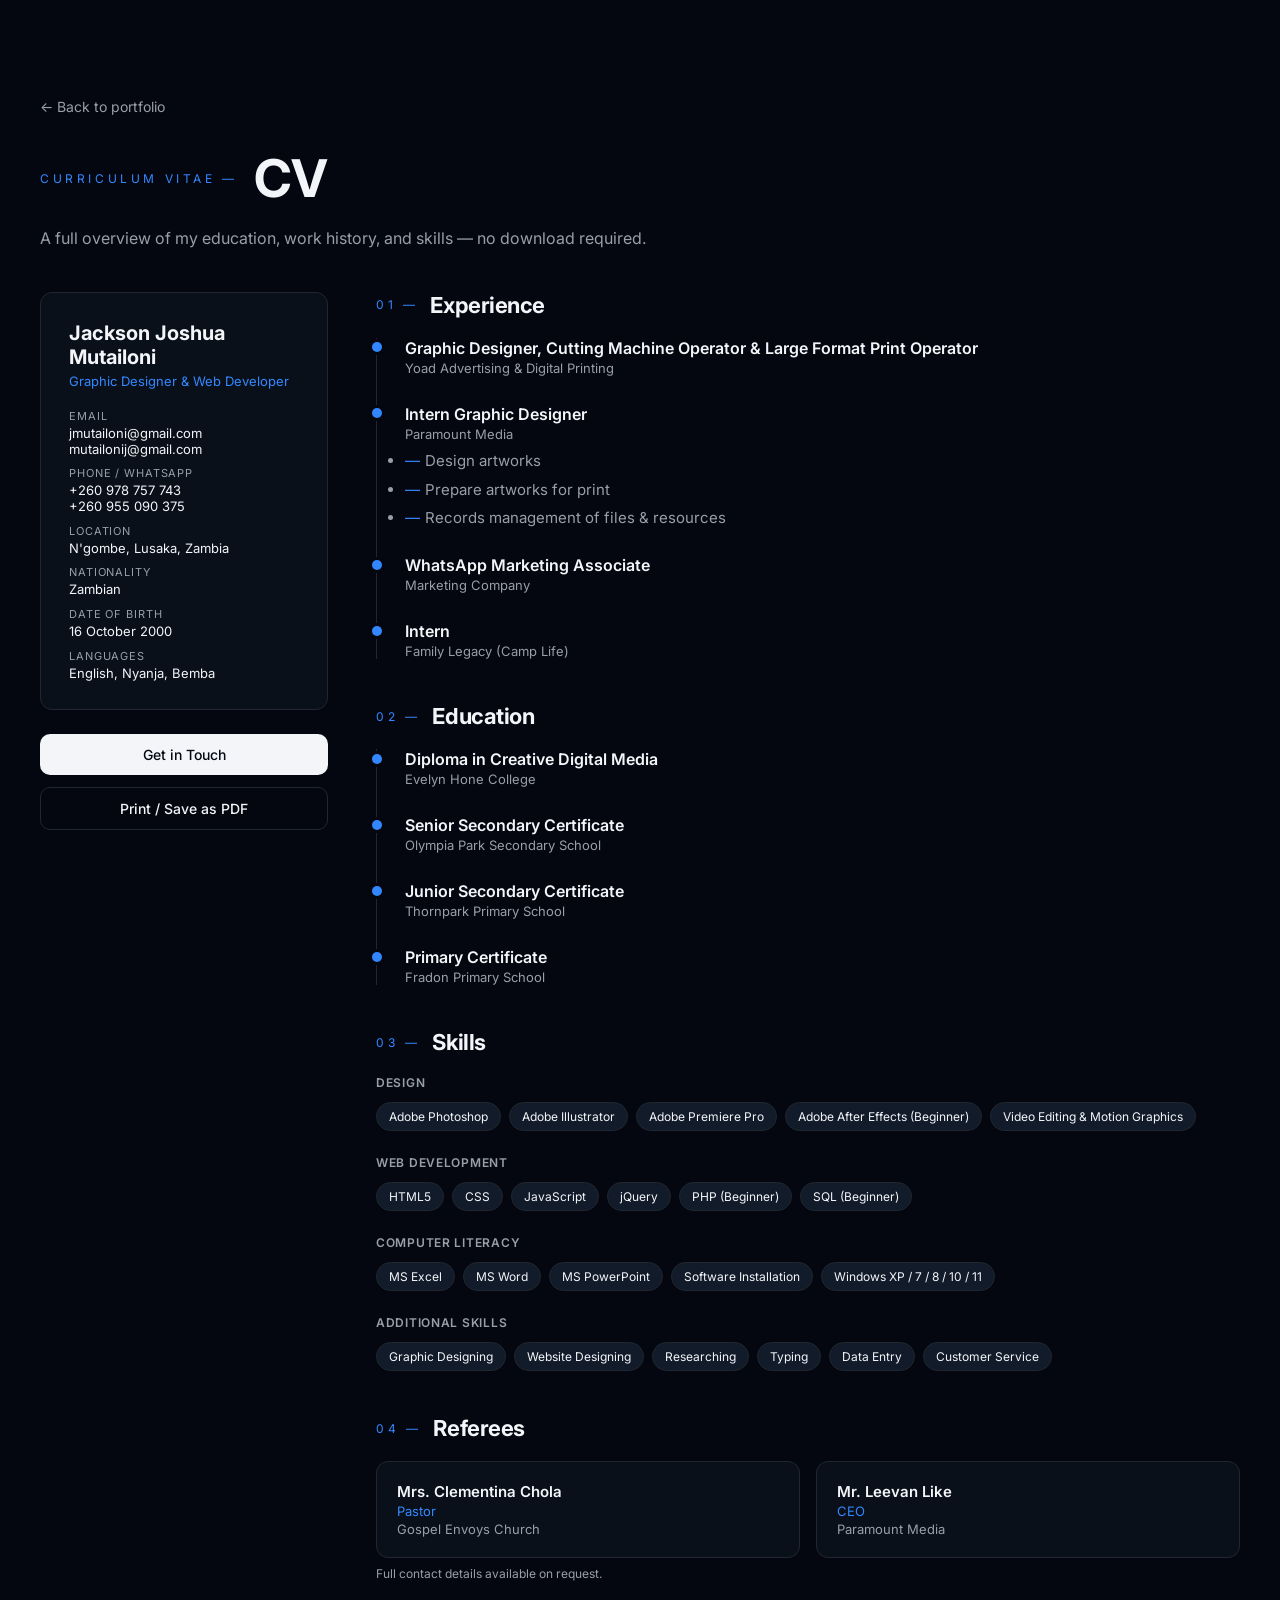
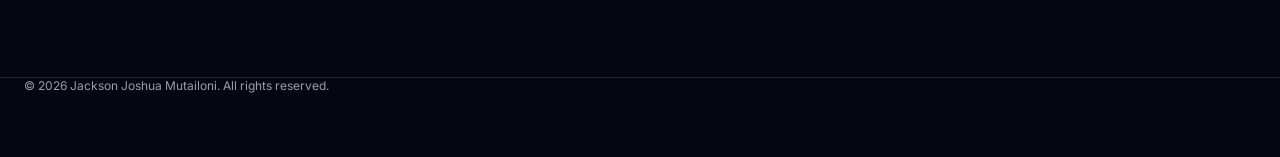
==== cv.html @ 5bdf33ba "Add files via upload" ====
<!DOCTYPE html>
<html lang="en">
<head>
  <meta charset="UTF-8" />
  <meta name="viewport" content="width=device-width, initial-scale=1.0" />
  <title>CV — Jackson Mutailoni</title>
  <meta name="description" content="Curriculum Vitae of Jackson Joshua Mutailoni — Graphic Designer & Web Developer." />

  <!-- Preconnect for Google Fonts -->
  <link rel="preconnect" href="https://fonts.googleapis.com">
  <link rel="preconnect" href="https://fonts.gstatic.com" crossorigin>
  <link href="https://fonts.googleapis.com/css2?family=Inter:wght@400;500;600;700&display=swap" rel="stylesheet">

  <!-- Stylesheet -->
  <link rel="stylesheet" href="css/style.css">
</head>
<body>

  <main class="page">
    <a href="index.html" class="back-link">← Back to portfolio</a>

    <div class="page-heading">
      <span class="page-num">Curriculum Vitae —</span>
      <h1 class="page-title">CV</h1>
    </div>
    <p class="page-sub">A full overview of my education, work history, and skills — no download required.</p>

    <div class="cv-layout">
      <!-- ── Sidebar ── -->
      <aside class="cv-sidebar">
        <div class="cv-id-card">
          <p class="cv-name">Jackson Joshua Mutailoni</p>
          <p class="cv-role">Graphic Designer &amp; Web Developer</p>

          <div class="cv-meta-list">
            <div class="cv-meta-row">
              <span class="cv-meta-label">Email</span>
              <span class="cv-meta-value"><a href="mailto:jmutailoni@gmail.com">jmutailoni@gmail.com</a></span>
              <span class="cv-meta-value"><a href="mailto:mutailonij@gmail.com">mutailonij@gmail.com</a></span>
            </div>
            <div class="cv-meta-row">
              <span class="cv-meta-label">Phone / WhatsApp</span>
              <span class="cv-meta-value"><a href="tel:+260978757743">+260 978 757 743</a></span>
              <span class="cv-meta-value"><a href="tel:+260955090375">+260 955 090 375</a></span>
            </div>
            <div class="cv-meta-row">
              <span class="cv-meta-label">Location</span>
              <span class="cv-meta-value">N'gombe, Lusaka, Zambia</span>
            </div>
            <div class="cv-meta-row">
              <span class="cv-meta-label">Nationality</span>
              <span class="cv-meta-value">Zambian</span>
            </div>
            <div class="cv-meta-row">
              <span class="cv-meta-label">Date of Birth</span>
              <span class="cv-meta-value">16 October 2000</span>
            </div>
            <div class="cv-meta-row">
              <span class="cv-meta-label">Languages</span>
              <span class="cv-meta-value">English, Nyanja, Bemba</span>
            </div>
          </div>
        </div>

        <div class="cv-actions">
          <a href="index.html#contact" class="btn-primary">Get in Touch</a>
          <button class="btn-outline" onclick="window.print()">Print / Save as PDF</button>
        </div>
      </aside>

      <!-- ── Main content ── -->
      <div class="cv-main">

        <!-- Experience -->
        <section>
          <div class="cv-block-heading">
            <span class="cv-block-num">01 —</span>
            <h2 class="cv-block-title">Experience</h2>
          </div>
          <div class="cv-timeline">
            <div class="cv-timeline-item">
              <p class="cv-timeline-role">Graphic Designer, Cutting Machine Operator &amp; Large Format Print Operator</p>
              <p class="cv-timeline-org">Yoad Advertising &amp; Digital Printing</p>
            </div>
            <div class="cv-timeline-item">
              <p class="cv-timeline-role">Intern Graphic Designer</p>
              <p class="cv-timeline-org">Paramount Media</p>
              <ul class="cv-list-plain" style="margin-top:0.6rem">
                <li>Design artworks</li>
                <li>Prepare artworks for print</li>
                <li>Records management of files &amp; resources</li>
              </ul>
            </div>
            <div class="cv-timeline-item">
              <p class="cv-timeline-role">WhatsApp Marketing Associate</p>
              <p class="cv-timeline-org">Marketing Company</p>
            </div>
            <div class="cv-timeline-item">
              <p class="cv-timeline-role">Intern</p>
              <p class="cv-timeline-org">Family Legacy (Camp Life)</p>
            </div>
          </div>
        </section>

        <!-- Education -->
        <section>
          <div class="cv-block-heading">
            <span class="cv-block-num">02 —</span>
            <h2 class="cv-block-title">Education</h2>
          </div>
          <div class="cv-timeline">
            <div class="cv-timeline-item">
              <p class="cv-timeline-role">Diploma in Creative Digital Media</p>
              <p class="cv-timeline-org">Evelyn Hone College</p>
            </div>
            <div class="cv-timeline-item">
              <p class="cv-timeline-role">Senior Secondary Certificate</p>
              <p class="cv-timeline-org">Olympia Park Secondary School</p>
            </div>
            <div class="cv-timeline-item">
              <p class="cv-timeline-role">Junior Secondary Certificate</p>
              <p class="cv-timeline-org">Thornpark Primary School</p>
            </div>
            <div class="cv-timeline-item">
              <p class="cv-timeline-role">Primary Certificate</p>
              <p class="cv-timeline-org">Fradon Primary School</p>
            </div>
          </div>
        </section>

        <!-- Skills -->
        <section>
          <div class="cv-block-heading">
            <span class="cv-block-num">03 —</span>
            <h2 class="cv-block-title">Skills</h2>
          </div>

          <div class="cv-skills-group">
            <p class="cv-skills-group-title">Design</p>
            <div class="cv-tag-list">
              <span class="skill-tag">Adobe Photoshop</span>
              <span class="skill-tag">Adobe Illustrator</span>
              <span class="skill-tag">Adobe Premiere Pro</span>
              <span class="skill-tag">Adobe After Effects (Beginner)</span>
              <span class="skill-tag">Video Editing &amp; Motion Graphics</span>
            </div>
          </div>

          <div class="cv-skills-group">
            <p class="cv-skills-group-title">Web Development</p>
            <div class="cv-tag-list">
              <span class="skill-tag">HTML5</span>
              <span class="skill-tag">CSS</span>
              <span class="skill-tag">JavaScript</span>
              <span class="skill-tag">jQuery</span>
              <span class="skill-tag">PHP (Beginner)</span>
              <span class="skill-tag">SQL (Beginner)</span>
            </div>
          </div>

          <div class="cv-skills-group">
            <p class="cv-skills-group-title">Computer Literacy</p>
            <div class="cv-tag-list">
              <span class="skill-tag">MS Excel</span>
              <span class="skill-tag">MS Word</span>
              <span class="skill-tag">MS PowerPoint</span>
              <span class="skill-tag">Software Installation</span>
              <span class="skill-tag">Windows XP / 7 / 8 / 10 / 11</span>
            </div>
          </div>

          <div class="cv-skills-group">
            <p class="cv-skills-group-title">Additional Skills</p>
            <div class="cv-tag-list">
              <span class="skill-tag">Graphic Designing</span>
              <span class="skill-tag">Website Designing</span>
              <span class="skill-tag">Researching</span>
              <span class="skill-tag">Typing</span>
              <span class="skill-tag">Data Entry</span>
              <span class="skill-tag">Customer Service</span>
            </div>
          </div>
        </section>

        <!-- Referees -->
        <section>
          <div class="cv-block-heading">
            <span class="cv-block-num">04 —</span>
            <h2 class="cv-block-title">Referees</h2>
          </div>
          <div class="cv-referee-grid">
            <div class="cv-referee-card">
              <p class="cv-referee-name">Mrs. Clementina Chola</p>
              <p class="cv-referee-title">Pastor</p>
              <p class="cv-referee-org">Gospel Envoys Church</p>
            </div>
            <div class="cv-referee-card">
              <p class="cv-referee-name">Mr. Leevan Like</p>
              <p class="cv-referee-title">CEO</p>
              <p class="cv-referee-org">Paramount Media</p>
            </div>
          </div>
          <p class="cv-print-note">Full contact details available on request.</p>
        </section>

      </div>
    </div>
  </main>

  <footer style="max-width:80rem;margin:0 auto;padding:0 1.5rem 4rem;">
    <p class="footer-copy">© <span id="year"></span> Jackson Joshua Mutailoni. All rights reserved.</p>
  </footer>

  <script>document.getElementById('year').textContent = new Date().getFullYear();</script>
</body>
</html>
---- css/style.css ----
/* ── Reset & Variables ── */
:root {
  --radius: 0.625rem;
  --background: oklch(0.13 0.02 260);
  --foreground: oklch(0.97 0.005 260);
  --card: oklch(0.17 0.025 260);
  --card-foreground: oklch(0.97 0.005 260);
  --primary: oklch(0.65 0.22 260);
  --primary-foreground: oklch(0.13 0.02 260);
  --secondary: oklch(0.22 0.03 260);
  --secondary-foreground: oklch(0.97 0.005 260);
  --muted: oklch(0.22 0.03 260);
  --muted-foreground: oklch(0.7 0.015 260);
  --border: oklch(0.27 0.02 260);
  --input: oklch(0.27 0.02 260);
  --ring: oklch(0.65 0.22 260);
}

*, *::before, *::after { box-sizing: border-box; margin: 0; padding: 0; border-color: var(--border); }
html { scroll-behavior: smooth; }
body {
  background-color: var(--background);
  color: var(--foreground);
  font-family: 'Inter', ui-sans-serif, system-ui, -apple-system, "Segoe UI", Roboto, sans-serif;
  min-height: 100vh;
  -webkit-font-smoothing: antialiased;
}
h1, h2, h3, h4 { letter-spacing: -0.02em; }
a { text-decoration: none; color: inherit; }
img { display: block; max-width: 100%; }
button { cursor: pointer; font-family: inherit; border: none; background: none; }

/* ── Reveal Animation ── */
.reveal { opacity: 0; transform: translateY(28px); transition: opacity 0.8s ease-out, transform 0.8s cubic-bezier(0.22, 1, 0.36, 1); will-change: opacity, transform; }
.reveal.is-visible { opacity: 1; transform: translateY(0); }
@media (prefers-reduced-motion: reduce) { .reveal { opacity: 1; transform: none; transition: none; } }

/* ── Header ── */
.site-header {
  position: fixed; top: 0; left: 0; right: 0; z-index: 50;
  backdrop-filter: blur(12px); -webkit-backdrop-filter: blur(12px);
  background: oklch(0.13 0.02 260 / 0.7);
  border-bottom: 1px solid var(--border);
}
.header-inner {
  max-width: 80rem; margin: 0 auto; padding: 0 1.5rem;
  height: 4rem; display: flex; align-items: center; justify-content: space-between;
}
@media (min-width: 768px) { .header-inner { padding: 0 2.5rem; } }
.logo { font-weight: 700; letter-spacing: -0.02em; color: var(--foreground); font-size: 1rem; }
.logo span { color: var(--primary); }
.nav { display: flex; align-items: center; gap: 1.5rem; }
@media (min-width: 768px) { .nav { gap: 2rem; } }
.nav a { font-size: 0.875rem; color: var(--muted-foreground); transition: color 0.2s; }
.nav a:hover { color: var(--foreground); }

/* ── Hero ── */
.hero {
  position: relative; min-height: 100vh; display: flex; align-items: center; padding: 6rem 1.5rem 4rem;
  background-image: repeating-linear-gradient(135deg, transparent 0, transparent 80px, oklch(1 0 0 / 0.025) 80px, oklch(1 0 0 / 0.025) 81px);
}
@media (min-width: 768px) { .hero { padding: 6rem 2.5rem 4rem; } }
.hero-inner { max-width: 80rem; margin: 0 auto; width: 100%; display: grid; gap: 3rem; align-items: center; }
@media (min-width: 768px) { .hero-inner { grid-template-columns: 1fr 1fr; gap: 4rem; } }
.hero-text { display: flex; flex-direction: column; gap: 2rem; }
.hero-eyebrow { font-size: 0.75rem; letter-spacing: 0.3em; text-transform: uppercase; color: var(--muted-foreground); }
.hero-title { font-size: clamp(2.75rem, 7vw, 4.5rem); font-weight: 700; line-height: 1.05; }
.hero-title .accent { color: var(--primary); }
.hero-sub { font-size: 1.125rem; color: var(--muted-foreground); max-width: 28rem; line-height: 1.6; }
.hero-btns { display: flex; flex-wrap: wrap; gap: 0.75rem; }
.btn-primary {
  display: inline-flex; align-items: center; justify-content: center;
  border-radius: var(--radius); background: var(--foreground); color: var(--background);
  padding: 0.75rem 1.5rem; font-size: 0.875rem; font-weight: 500; transition: opacity 0.2s;
}
.btn-primary:hover { opacity: 0.9; }
.btn-outline {
  display: inline-flex; align-items: center; justify-content: center;
  border-radius: var(--radius); border: 1px solid var(--border); background: transparent;
  color: var(--foreground); padding: 0.75rem 1.5rem; font-size: 0.875rem; font-weight: 500; transition: background 0.2s;
}
.btn-outline:hover { background: var(--secondary); }
.hero-photo-wrap { display: flex; justify-content: center; }
@media (min-width: 768px) { .hero-photo-wrap { justify-content: flex-end; } }
.hero-photo-ring { position: relative; }
.hero-photo-glow { position: absolute; inset: -0.5rem; border-radius: 50%; background: oklch(0.65 0.22 260 / 0.2); filter: blur(24px); }
.hero-photo-circle {
  position: relative;
  width: clamp(16rem, 30vw, 26rem); height: clamp(16rem, 30vw, 26rem);
  border-radius: 50%; overflow: hidden;
  outline: 2px solid var(--primary);
  box-shadow: 0 0 60px -10px oklch(0.65 0.22 260 / 0.6);
}
.hero-photo-circle img { width: 100%; height: 100%; object-fit: cover; object-position: center top; }

/* ── Section shared ── */
.section { padding: 6rem 1.5rem; border-top: 1px solid oklch(0.27 0.02 260 / 0.4); }
@media (min-width: 768px) { .section { padding: 8rem 2.5rem; } }
.section-inner { max-width: 80rem; margin: 0 auto; }
.section-inner-md { max-width: 64rem; margin: 0 auto; }
.section-heading { display: flex; align-items: center; gap: 1rem; margin-bottom: 3rem; }
.section-num { font-size: 0.75rem; letter-spacing: 0.3em; text-transform: uppercase; color: var(--primary); }
.section-title { font-size: clamp(2rem, 5vw, 3rem); font-weight: 700; }
.section-sub { color: var(--muted-foreground); max-width: 42rem; margin-bottom: 2.5rem; line-height: 1.6; }

/* ── About ── */
.about-grid { display: grid; gap: 3rem; }
@media (min-width: 768px) { .about-grid { grid-template-columns: 2fr 1fr; } }
.about-text { display: flex; flex-direction: column; gap: 1.25rem; color: var(--muted-foreground); line-height: 1.8; }
.skills-title { font-size: 0.75rem; font-weight: 600; letter-spacing: 0.1em; text-transform: uppercase; color: var(--foreground); margin-bottom: 1rem; }
.skills-list { display: flex; flex-wrap: wrap; gap: 0.5rem; margin-bottom: 2rem; }
.skill-tag { font-size: 0.75rem; padding: 0.375rem 0.75rem; border-radius: 9999px; background: var(--secondary); color: var(--secondary-foreground); border: 1px solid var(--border); }
.exp-text { font-size: 0.875rem; color: var(--muted-foreground); line-height: 1.6; }

/* ── Graphic Design ── */
.shuffle-row { display: flex; justify-content: flex-end; margin-bottom: 1.5rem; }
.btn-shuffle { font-size: 0.75rem; padding: 0.5rem 1rem; border-radius: 9999px; border: 1px solid var(--border); color: var(--muted-foreground); background: transparent; transition: color 0.2s, border-color 0.2s; }
.btn-shuffle:hover { color: var(--foreground); border-color: oklch(0.97 0.005 260 / 0.4); }
.design-grid { display: grid; grid-template-columns: repeat(2, 1fr); gap: 1rem; }
@media (min-width: 768px) { .design-grid { grid-template-columns: repeat(3, 1fr); } }
@media (min-width: 1024px) { .design-grid { grid-template-columns: repeat(4, 1fr); } }

.design-card {
  border-radius: 0.75rem; overflow: hidden;
  background: var(--card); border: 1px solid var(--border);
  transition: border-color 0.3s, box-shadow 0.3s, transform 0.3s; cursor: pointer;
}
.design-card:hover { border-color: oklch(0.65 0.22 260 / 0.6); box-shadow: 0 25px 50px -12px oklch(0.65 0.22 260 / 0.1); transform: translateY(-4px); }
.card-thumb { position: relative; aspect-ratio: 1/1; overflow: hidden; background: var(--secondary); }
.card-thumb img { width: 100%; height: 100%; object-fit: cover; transition: transform 0.5s; }
.design-card:hover .card-thumb img { transform: scale(1.05); }
.card-cat-badge {
  position: absolute; top: 0.75rem; right: 0.75rem;
  font-size: 0.625rem; letter-spacing: 0.2em; text-transform: uppercase;
  background: oklch(0.13 0.02 260 / 0.8); color: var(--foreground);
  padding: 0.25rem 0.5rem; border-radius: 9999px; backdrop-filter: blur(4px);
  opacity: 0; transition: opacity 0.2s;
}
.design-card:hover .card-cat-badge { opacity: 1; }
.card-overlay {
  position: absolute; inset: 0;
  background: linear-gradient(to top, oklch(0.13 0.02 260 / 0.8), transparent);
  opacity: 0; transition: opacity 0.2s; display: flex; align-items: flex-end; padding: 1rem;
}
.card-overlay span { font-size: 0.75rem; color: oklch(0.97 0.005 260 / 0.9); }
.design-card:hover .card-overlay { opacity: 1; }

/* ── Logo Mockup ── */
.logo-mockup-wrap { width: 100%; height: 100%; transition: transform 0.5s; }
.design-card:hover .logo-mockup-wrap { transform: scale(1.05); }
.logo-mockup { position: relative; width: 100%; height: 100%; overflow: hidden; background: radial-gradient(ellipse at top left, oklch(0.92 0.04 250), oklch(0.82 0.03 260) 55%, oklch(0.72 0.04 270)); }
.logo-mockup-glow-tl { pointer-events: none; position: absolute; top: -33%; left: -25%; width: 66%; height: 66%; border-radius: 50%; background: rgba(255,255,255,0.3); filter: blur(32px); }
.logo-mockup-glow-br { pointer-events: none; position: absolute; bottom: -25%; right: -25%; width: 66%; height: 66%; border-radius: 50%; background: rgba(0,0,0,0.1); filter: blur(32px); }
.logo-card-back { position: absolute; left: 50%; top: 50%; transform: translate(-50%,-50%) rotate(-6deg); width: 62%; height: 44%; border-radius: 0.75rem; background: rgba(255,255,255,0.7); box-shadow: 0 10px 30px rgba(0,0,0,0.15); }
.logo-card-front { position: absolute; left: 50%; top: 50%; transform: translate(-50%,-50%) rotate(3deg); width: 70%; height: 50%; border-radius: 0.75rem; background: #fff; box-shadow: 0 20px 40px rgba(0,0,0,0.2); display: flex; align-items: center; justify-content: center; padding: 1rem; overflow: hidden; }
.logo-card-front img { max-width: 100%; max-height: 100%; object-fit: contain; }
.logo-card-shine { pointer-events: none; position: absolute; inset: 0; border-radius: 0.75rem; background: linear-gradient(to top right, transparent, rgba(255,255,255,0), rgba(255,255,255,0.4)); }
.logo-card-shadow { pointer-events: none; position: absolute; left: 50%; transform: translateX(-50%); bottom: 14%; width: 55%; height: 12px; border-radius: 50%; background: rgba(0,0,0,0.25); filter: blur(8px); }

.card-info { padding: 0.75rem; }
.card-info-row { display: flex; align-items: center; justify-content: space-between; gap: 0.5rem; margin-bottom: 0.25rem; }
.card-title { font-size: 0.875rem; font-weight: 600; color: var(--foreground); white-space: nowrap; overflow: hidden; text-overflow: ellipsis; }
.card-year { font-size: 0.625rem; color: var(--muted-foreground); flex-shrink: 0; }
.card-desc { font-size: 0.75rem; color: var(--muted-foreground); display: -webkit-box; -webkit-line-clamp: 2; -webkit-box-orient: vertical; overflow: hidden; }
.card-note { font-size: 0.7rem; color: oklch(0.65 0.22 260 / 0.8); font-style: italic; margin-top: 0.35rem; }

.btn-view-all {
  display: inline-flex; align-items: center; justify-content: center; margin-top: 2rem;
  border-radius: var(--radius); border: 1px solid var(--border); background: transparent;
  color: var(--foreground); padding: 0.75rem 1.5rem; font-size: 0.875rem; font-weight: 500; transition: background 0.2s;
}
.btn-view-all:hover { background: var(--secondary); }

/* ── Web Projects ── */
.projects-grid { display: grid; gap: 1.5rem; }
@media (min-width: 768px) { .projects-grid { grid-template-columns: repeat(3, 1fr); } }
.project-card { background: var(--card); border: 1px solid var(--border); border-radius: 0.75rem; padding: 1.5rem; transition: border-color 0.3s, box-shadow 0.3s; }
.project-card:hover { border-color: oklch(0.65 0.22 260 / 0.5); box-shadow: 0 10px 40px -10px oklch(0.65 0.22 260 / 0.1); }
.project-year { font-size: 0.75rem; letter-spacing: 0.1em; color: var(--primary); margin-bottom: 0.5rem; display: block; }
.project-name { font-size: 1.125rem; font-weight: 700; margin-bottom: 0.5rem; }
.project-desc { font-size: 0.875rem; color: var(--muted-foreground); line-height: 1.6; margin-bottom: 1rem; }
.project-stack { display: flex; flex-wrap: wrap; gap: 0.375rem; }
.stack-tag { font-size: 0.75rem; padding: 0.25rem 0.625rem; border-radius: 9999px; background: var(--secondary); border: 1px solid var(--border); color: var(--muted-foreground); }
.project-footer { margin-top: 1rem; padding-top: 0.75rem; border-top: 1px solid var(--border); }
.project-link { font-size: 0.8125rem; font-weight: 500; color: var(--primary); transition: opacity 0.2s; }
.project-link:hover { opacity: 0.75; }
.project-link--soon { font-size: 0.8125rem; color: var(--muted-foreground); font-style: italic; cursor: default; }

/* ── Contact ── */
.contact-grid { display: grid; gap: 3rem; }
@media (min-width: 768px) { .contact-grid { grid-template-columns: 1fr 1fr; } }
.contact-form { display: flex; flex-direction: column; gap: 1rem; }
.form-row { display: grid; grid-template-columns: 1fr 1fr; gap: 1rem; }
@media (max-width: 420px) { .form-row { grid-template-columns: 1fr; } }
.form-input {
  width: 100%; padding: 0.75rem 1rem; border-radius: var(--radius);
  background: var(--card); border: 1px solid var(--border);
  color: var(--foreground); font-size: 0.875rem; font-family: inherit;
  transition: border-color 0.2s, box-shadow 0.2s; outline: none;
}
.form-input:focus { border-color: var(--primary); box-shadow: 0 0 0 3px oklch(0.65 0.22 260 / 0.15); }
.form-input::placeholder { color: var(--muted-foreground); }
.form-textarea { resize: vertical; min-height: 8rem; }
.form-footer { display: flex; align-items: center; justify-content: space-between; gap: 1rem; flex-wrap: wrap; }
.form-note { font-size: 0.75rem; color: var(--muted-foreground); }
.btn-send {
  display: inline-flex; align-items: center; gap: 0.5rem;
  background: var(--primary); color: var(--primary-foreground);
  padding: 0.75rem 1.5rem; border-radius: var(--radius);
  font-size: 0.875rem; font-weight: 500; transition: opacity 0.2s; border: none; cursor: pointer; font-family: inherit;
}
.btn-send:hover { opacity: 0.9; }
.contact-cards { display: flex; flex-direction: column; gap: 1rem; }
.contact-card { background: var(--card); border: 1px solid var(--border); border-radius: 0.75rem; padding: 1.25rem; }
.contact-card-label { font-size: 0.625rem; letter-spacing: 0.2em; text-transform: uppercase; color: var(--muted-foreground); margin-bottom: 0.5rem; }
.contact-card-value { font-size: 0.875rem; color: var(--foreground); transition: color 0.2s; display: block; }
.contact-card-value:hover { color: var(--primary); }
.socials-card { background: var(--card); border: 1px solid var(--border); border-radius: 0.75rem; padding: 1.25rem; }
.socials-label { font-size: 0.625rem; letter-spacing: 0.2em; text-transform: uppercase; color: var(--muted-foreground); margin-bottom: 0.75rem; }
.social-links { display: flex; flex-wrap: wrap; gap: 0.5rem; }
.social-link { font-size: 0.8125rem; color: var(--muted-foreground); padding: 0.375rem 0.75rem; border-radius: 9999px; border: 1px solid var(--border); transition: color 0.2s, border-color 0.2s; }
.social-link:hover { color: var(--foreground); border-color: oklch(0.97 0.005 260 / 0.4); }

footer { margin-top: 4rem; padding-top: 2rem; border-top: 1px solid var(--border); display: flex; align-items: center; justify-content: space-between; flex-wrap: wrap; gap: 1rem; }
.footer-copy { font-size: 0.75rem; color: var(--muted-foreground); }
.footer-tag { font-size: 0.75rem; color: oklch(0.65 0.22 260 / 0.6); }

/* ── CV Page ── */
.cv-layout { display: grid; grid-template-columns: 1fr; gap: 3rem; }
@media (min-width: 900px) { .cv-layout { grid-template-columns: 18rem 1fr; align-items: start; } }
.cv-sidebar { display: flex; flex-direction: column; gap: 1.5rem; }
@media (min-width: 900px) { .cv-sidebar { position: sticky; top: 6rem; } }
.cv-id-card { background: var(--card); border: 1px solid var(--border); border-radius: 0.75rem; padding: 1.75rem; }
.cv-name { font-size: 1.25rem; font-weight: 700; margin-bottom: 0.25rem; }
.cv-role { font-size: 0.8125rem; color: var(--primary); margin-bottom: 1.25rem; }
.cv-meta-list { display: flex; flex-direction: column; gap: 0.6rem; }
.cv-meta-row { display: flex; flex-direction: column; font-size: 0.8125rem; }
.cv-meta-label { font-size: 0.6875rem; letter-spacing: 0.08em; text-transform: uppercase; color: var(--muted-foreground); margin-bottom: 0.125rem; }
.cv-meta-value { color: var(--foreground); word-break: break-word; }
.cv-meta-value a { color: var(--foreground); transition: color 0.2s; }
.cv-meta-value a:hover { color: var(--primary); }
.cv-actions { display: flex; flex-direction: column; gap: 0.75rem; }
.cv-actions .btn-primary, .cv-actions .btn-outline { text-align: center; }
.cv-main { display: flex; flex-direction: column; gap: 2.75rem; }
.cv-block-heading { display: flex; align-items: center; gap: 0.75rem; margin-bottom: 1.25rem; }
.cv-block-num { font-size: 0.75rem; letter-spacing: 0.3em; text-transform: uppercase; color: var(--primary); }
.cv-block-title { font-size: 1.375rem; font-weight: 700; }
.cv-timeline { display: flex; flex-direction: column; }
.cv-timeline-item { position: relative; padding: 0 0 1.75rem 1.75rem; border-left: 1px solid var(--border); }
.cv-timeline-item:last-child { padding-bottom: 0; }
.cv-timeline-item::before { content: ''; position: absolute; left: -0.3125rem; top: 0.3rem; width: 0.625rem; height: 0.625rem; border-radius: 50%; background: var(--primary); box-shadow: 0 0 0 3px var(--background); }
.cv-timeline-role { font-size: 1rem; font-weight: 600; color: var(--foreground); }
.cv-timeline-org { font-size: 0.8125rem; color: var(--muted-foreground); margin-top: 0.125rem; }
.cv-skills-group { margin-bottom: 1.5rem; }
.cv-skills-group:last-child { margin-bottom: 0; }
.cv-skills-group-title { font-size: 0.75rem; font-weight: 600; letter-spacing: 0.06em; text-transform: uppercase; color: var(--muted-foreground); margin-bottom: 0.75rem; }
.cv-tag-list { display: flex; flex-wrap: wrap; gap: 0.5rem; }
.cv-list-plain { display: flex; flex-direction: column; gap: 0.6rem; }
.cv-list-plain li { font-size: 0.9375rem; color: var(--muted-foreground); padding-left: 1.25rem; position: relative; }
.cv-list-plain li::before { content: '—'; position: absolute; left: 0; color: var(--primary); }
.cv-referee-grid { display: grid; grid-template-columns: 1fr; gap: 1rem; }
@media (min-width: 560px) { .cv-referee-grid { grid-template-columns: 1fr 1fr; } }
.cv-referee-card { background: var(--card); border: 1px solid var(--border); border-radius: 0.75rem; padding: 1.25rem; }
.cv-referee-name { font-weight: 600; font-size: 0.9375rem; }
.cv-referee-title { font-size: 0.8125rem; color: var(--primary); margin-top: 0.125rem; }
.cv-referee-org { font-size: 0.8125rem; color: var(--muted-foreground); margin-top: 0.125rem; }
.cv-print-note { font-size: 0.75rem; color: var(--muted-foreground); margin-top: 0.5rem; }
@media print {
  .site-header, .back-link, .cv-actions { display: none !important; }
  body { background: #fff; color: #000; }
}

/* ── Lightbox ── */
.lightbox { position: fixed; inset: 0; z-index: 100; background: oklch(0.13 0.02 260 / 0.95); backdrop-filter: blur(12px); display: flex; align-items: center; justify-content: center; padding: 1rem; animation: fadeIn 0.2s ease; }
@media (min-width: 768px) { .lightbox { padding: 2.5rem; } }
@keyframes fadeIn { from { opacity: 0; } to { opacity: 1; } }
.lightbox.hidden { display: none; }
.lb-close { position: absolute; top: 1rem; right: 1rem; width: 2.5rem; height: 2.5rem; border-radius: 50%; background: var(--card); border: 1px solid var(--border); color: var(--foreground); display: flex; align-items: center; justify-content: center; font-size: 1.25rem; transition: background 0.2s, color 0.2s; cursor: pointer; }
@media (min-width: 768px) { .lb-close { top: 1.5rem; right: 1.5rem; } }
.lb-close:hover { background: var(--primary); color: var(--primary-foreground); }
.lb-prev, .lb-next { position: absolute; top: 50%; transform: translateY(-50%); width: 3rem; height: 3rem; border-radius: 50%; background: oklch(0.17 0.025 260 / 0.9); border: 1px solid var(--border); color: var(--foreground); display: flex; align-items: center; justify-content: center; font-size: 1.5rem; transition: background 0.2s, color 0.2s; cursor: pointer; z-index: 10; }
.lb-prev { left: 0.5rem; } .lb-next { right: 0.5rem; }
@media (max-width: 480px) {
  .lb-prev, .lb-next { width: 2.25rem; height: 2.25rem; font-size: 1.125rem; }
  .lb-close { width: 2rem; height: 2rem; font-size: 1rem; }
}
@media (min-width: 768px) { .lb-prev { left: 1.5rem; } .lb-next { right: 1.5rem; } }
.lb-prev:hover, .lb-next:hover { background: var(--primary); color: var(--primary-foreground); }
.lb-content { max-width: 64rem; max-height: 100%; min-width: 0; display: flex; flex-direction: column; gap: 1rem; align-items: center; }
.lb-img-wrap { position: relative; max-height: 80vh; max-width: min(90vw, 64rem); min-width: 0; overflow: hidden; border-radius: 0.75rem; display: flex; align-items: center; justify-content: center; touch-action: none; }
.lb-img { display: block; max-height: 80vh; max-width: min(90vw, 64rem); width: auto; height: auto; object-fit: contain; border-radius: 0.75rem; box-shadow: 0 25px 50px rgba(0,0,0,0.5); transition: transform 0.15s ease-out; user-select: none; -webkit-user-drag: none; }
.lb-zoom-controls {
  position: absolute; bottom: 0.75rem; left: 50%; transform: translateX(-50%);
  display: flex; align-items: center; gap: 0.5rem;
  background: oklch(0.13 0.02 260 / 0.85); border: 1px solid var(--border);
  border-radius: 9999px; padding: 0.35rem 0.6rem; backdrop-filter: blur(6px);
}
.lb-zoom-controls.lb-zoom-hidden { display: none; }
.lb-zoom-btn {
  width: 1.75rem; height: 1.75rem; border-radius: 50%; background: var(--card);
  border: 1px solid var(--border); color: var(--foreground);
  display: flex; align-items: center; justify-content: center;
  font-size: 1rem; line-height: 1; cursor: pointer; transition: background 0.2s, color 0.2s;
}
.lb-zoom-btn:hover { background: var(--primary); color: var(--primary-foreground); }
.lb-zoom-reset { font-size: 0.85rem; }
.lb-zoom-pct { font-size: 0.7rem; color: var(--muted-foreground); min-width: 2.75rem; text-align: center; }
.lb-logo-wrap { width: min(80vw,640px); aspect-ratio: 1/1; border-radius: 0.75rem; overflow: hidden; box-shadow: 0 25px 50px rgba(0,0,0,0.5); }
.lb-info { text-align: center; }
.lb-title { font-size: 1.125rem; font-weight: 600; }
.lb-desc { font-size: 0.875rem; color: var(--muted-foreground); margin-top: 0.25rem; }
.lb-note { font-size: 0.75rem; color: oklch(0.65 0.22 260 / 0.8); font-style: italic; margin-top: 0.5rem; max-width: 36rem; }
.lb-counter { font-size: 0.75rem; color: oklch(0.7 0.015 260 / 0.7); margin-top: 0.5rem; }

/* ── designs.html specific ── */
.back-link { display: inline-flex; align-items: center; gap: 0.5rem; font-size: 0.875rem; color: var(--muted-foreground); transition: color 0.2s; margin-bottom: 2rem; }
.back-link:hover { color: var(--foreground); }
.page { max-width: 80rem; margin: 0 auto; padding: 4rem 1.5rem 6rem; }
@media (min-width: 768px) { .page { padding: 6rem 2.5rem; } }
.page-heading { display: flex; align-items: center; gap: 1rem; margin-bottom: 1rem; }
.page-num { font-size: 0.75rem; letter-spacing: 0.3em; text-transform: uppercase; color: var(--primary); }
.page-title { font-size: clamp(2rem, 6vw, 3.25rem); font-weight: 700; }
.page-sub { color: var(--muted-foreground); max-width: 42rem; margin-bottom: 2.5rem; line-height: 1.6; }

.mobile-bar { display: flex; align-items: center; justify-content: space-between; gap: 0.75rem; margin-bottom: 1.5rem; }
@media (min-width: 1024px) { .mobile-bar { display: none; } }
.btn-filter-open { display: inline-flex; align-items: center; gap: 0.5rem; font-size: 0.875rem; padding: 0.5rem 1rem; border-radius: 9999px; border: 1px solid var(--border); color: var(--foreground); background: transparent; transition: border-color 0.2s; cursor: pointer; font-family: inherit; }
.btn-filter-open:hover { border-color: oklch(0.97 0.005 260 / 0.4); }
.btn-filter-open .muted { color: var(--muted-foreground); }
.btn-shuffle-sm { font-size: 0.75rem; padding: 0.5rem 1rem; border-radius: 9999px; border: 1px solid var(--border); color: var(--muted-foreground); background: transparent; transition: color 0.2s, border-color 0.2s; cursor: pointer; font-family: inherit; }
.btn-shuffle-sm:hover { color: var(--foreground); border-color: oklch(0.97 0.005 260 / 0.4); }

.main-grid { display: grid; gap: 2rem; }
@media (min-width: 1024px) { .main-grid { grid-template-columns: 220px 1fr; } }

.sidebar { display: none; }
@media (min-width: 1024px) { .sidebar { display: block; } }
.sidebar-sticky { position: sticky; top: 6rem; }
.sidebar-header { display: flex; align-items: center; justify-content: space-between; margin-bottom: 0.75rem; }
.sidebar-label { font-size: 0.75rem; letter-spacing: 0.2em; text-transform: uppercase; color: var(--muted-foreground); }
.btn-shuffle-tiny { font-size: 0.625rem; padding: 0.25rem 0.5rem; border-radius: 9999px; border: 1px solid var(--border); color: var(--muted-foreground); background: transparent; transition: color 0.2s, border-color 0.2s; cursor: pointer; font-family: inherit; }
.btn-shuffle-tiny:hover { color: var(--foreground); border-color: oklch(0.97 0.005 260 / 0.4); }

.filter-nav { display: flex; flex-direction: column; gap: 0.25rem; }
.filter-btn { display: flex; align-items: center; justify-content: space-between; gap: 0.5rem; text-align: left; font-size: 0.875rem; padding: 0.5rem 0.75rem; border-radius: var(--radius); border: 1px solid transparent; background: transparent; color: var(--muted-foreground); transition: color 0.2s, background 0.2s, border-color 0.2s; cursor: pointer; font-family: inherit; }
.filter-btn:hover:not(.active) { color: var(--foreground); background: var(--card); border-color: var(--border); }
.filter-btn.active { background: var(--primary); color: var(--primary-foreground); border-color: var(--primary); }
.filter-count { font-size: 0.625rem; opacity: 0.6; flex-shrink: 0; }
.filter-btn.active .filter-count { opacity: 0.8; }

.results-meta { font-size: 0.75rem; color: var(--muted-foreground); margin-bottom: 1rem; }
.results-meta .highlight { color: var(--foreground); }
.designs-grid { display: grid; grid-template-columns: repeat(2, 1fr); gap: 1rem; }
@media (min-width: 768px) { .designs-grid { grid-template-columns: repeat(3, 1fr); } }
.empty { color: var(--muted-foreground); padding: 2rem 0; }

.drawer-overlay { position: fixed; inset: 0; z-index: 40; background: oklch(0.13 0.02 260 / 0.8); backdrop-filter: blur(4px); display: none; }
.drawer-overlay.open { display: block; }
@media (min-width: 1024px) { .drawer-overlay { display: none !important; } }
.drawer { position: absolute; inset-block: 0; left: 0; width: 80%; max-width: 20rem; background: var(--background); border-right: 1px solid var(--border); padding: 1.5rem; overflow-y: auto; }
.drawer-head { display: flex; align-items: center; justify-content: space-between; margin-bottom: 1rem; }
.drawer-title { font-size: 0.875rem; font-weight: 600; }
.drawer-close { padding: 0.25rem; border-radius: var(--radius); background: transparent; border: none; color: var(--foreground); font-size: 1.25rem; cursor: pointer; transition: background 0.2s; font-family: inherit; }
.drawer-close:hover { background: var(--card); }
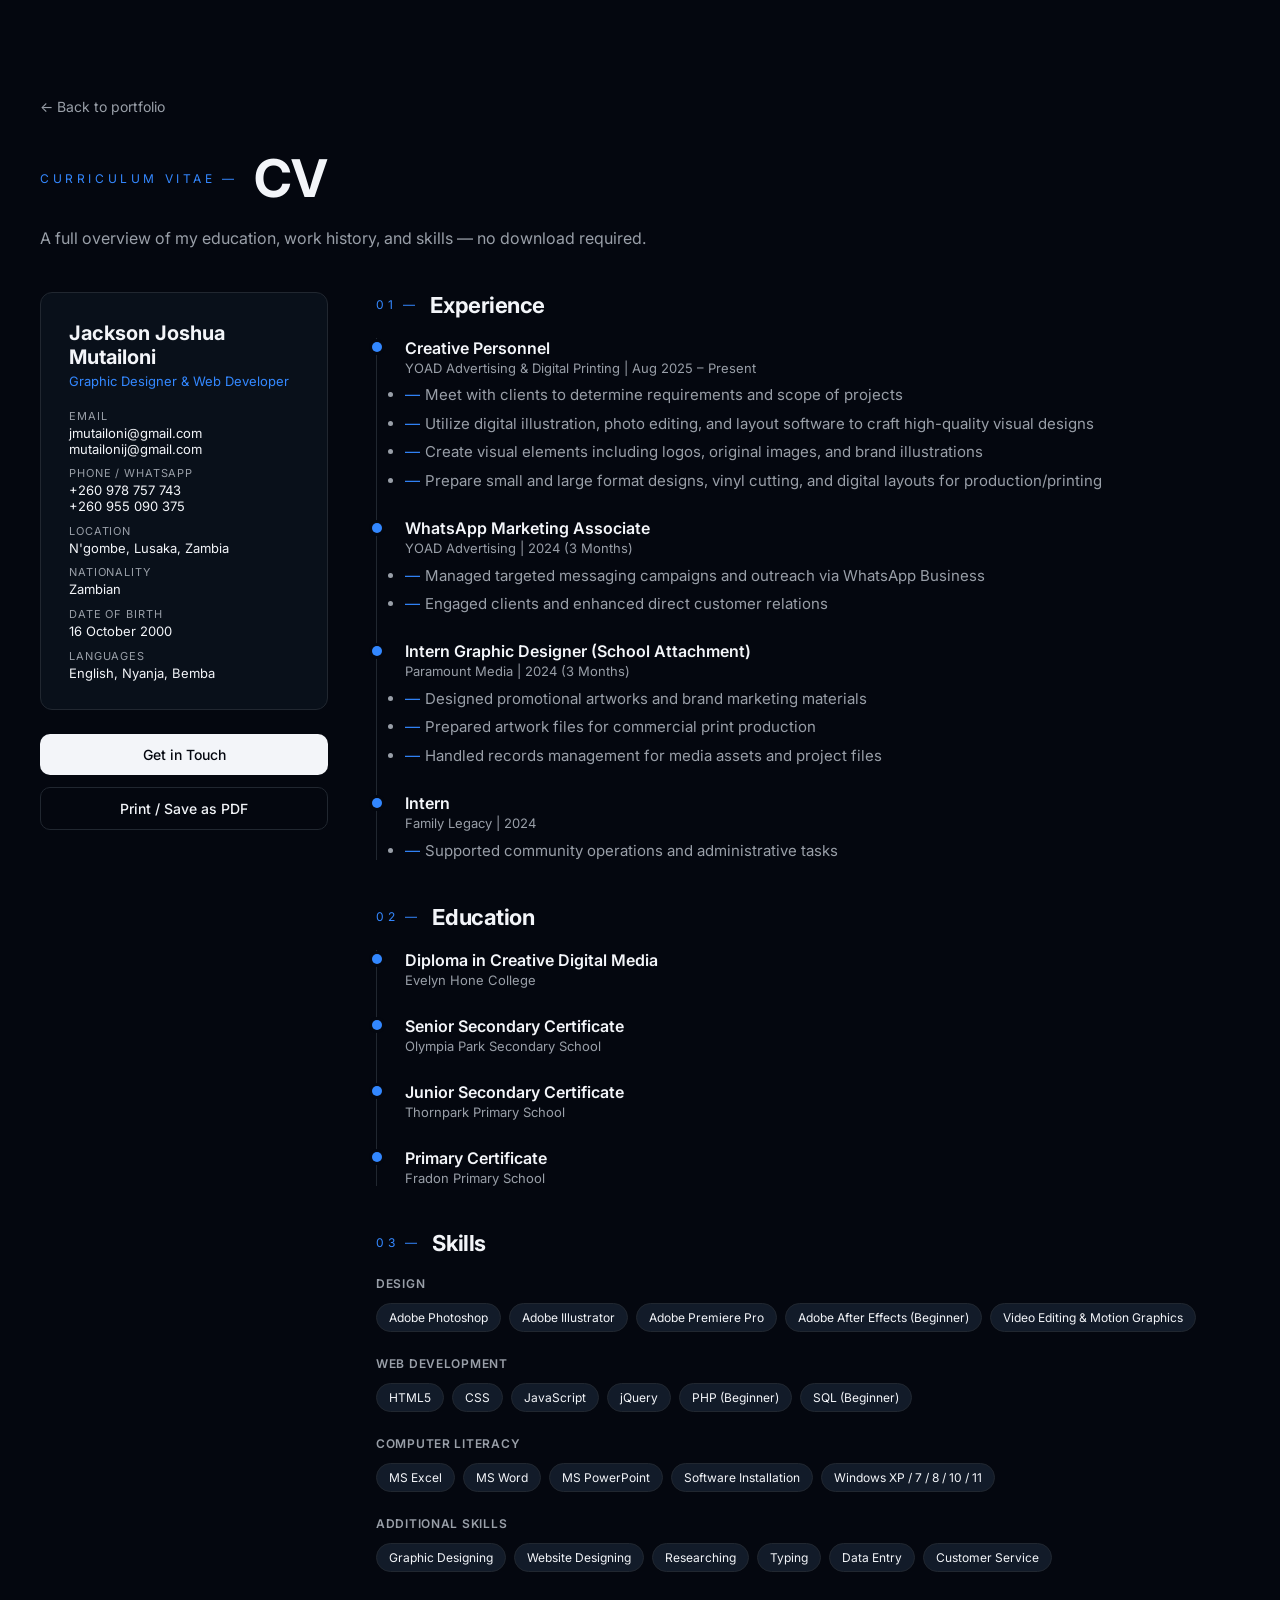
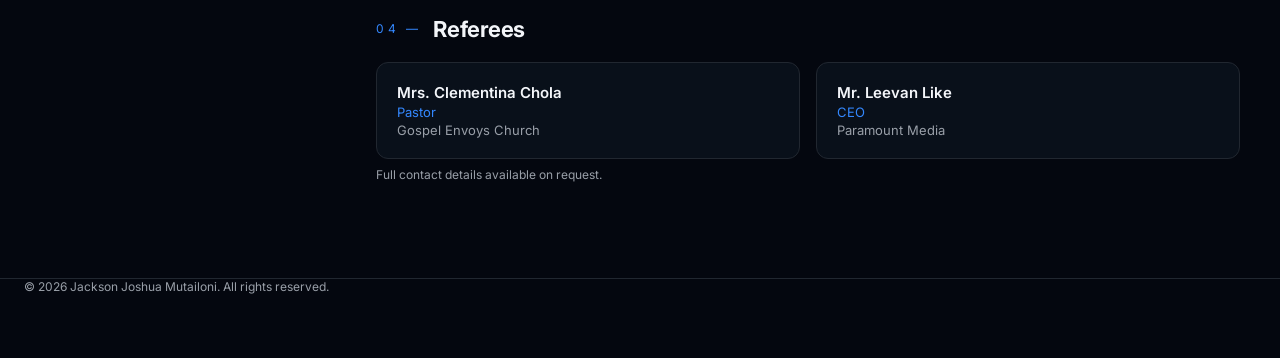
==== commit 5902f087: "1" ====
--- a/cv.html
+++ b/cv.html
@@ -78,27 +78,45 @@
             <h2 class="cv-block-title">Experience</h2>
           </div>
           <div class="cv-timeline">
-            <div class="cv-timeline-item">
-              <p class="cv-timeline-role">Graphic Designer, Cutting Machine Operator &amp; Large Format Print Operator</p>
-              <p class="cv-timeline-org">Yoad Advertising &amp; Digital Printing</p>
-            </div>
-            <div class="cv-timeline-item">
-              <p class="cv-timeline-role">Intern Graphic Designer</p>
-              <p class="cv-timeline-org">Paramount Media</p>
-              <ul class="cv-list-plain" style="margin-top:0.6rem">
-                <li>Design artworks</li>
-                <li>Prepare artworks for print</li>
-                <li>Records management of files &amp; resources</li>
-              </ul>
-            </div>
+            
+            <div class="cv-timeline-item">
+              <p class="cv-timeline-role">Creative Personnel</p>
+              <p class="cv-timeline-org">YOAD Advertising &amp; Digital Printing | Aug 2025 – Present</p>
+              <ul class="cv-list-plain" style="margin-top:0.6rem">
+                <li>Meet with clients to determine requirements and scope of projects</li>
+                <li>Utilize digital illustration, photo editing, and layout software to craft high-quality visual designs</li>
+                <li>Create visual elements including logos, original images, and brand illustrations</li>
+                <li>Prepare small and large format designs, vinyl cutting, and digital layouts for production/printing</li>
+              </ul>
+            </div>
+
             <div class="cv-timeline-item">
               <p class="cv-timeline-role">WhatsApp Marketing Associate</p>
-              <p class="cv-timeline-org">Marketing Company</p>
-            </div>
+              <p class="cv-timeline-org">YOAD Advertising | 2024 (3 Months)</p>
+              <ul class="cv-list-plain" style="margin-top:0.6rem">
+                <li>Managed targeted messaging campaigns and outreach via WhatsApp Business</li>
+                <li>Engaged clients and enhanced direct customer relations</li>
+              </ul>
+            </div>
+
+            <div class="cv-timeline-item">
+              <p class="cv-timeline-role">Intern Graphic Designer (School Attachment)</p>
+              <p class="cv-timeline-org">Paramount Media | 2024 (3 Months)</p>
+              <ul class="cv-list-plain" style="margin-top:0.6rem">
+                <li>Designed promotional artworks and brand marketing materials</li>
+                <li>Prepared artwork files for commercial print production</li>
+                <li>Handled records management for media assets and project files</li>
+              </ul>
+            </div>
+
             <div class="cv-timeline-item">
               <p class="cv-timeline-role">Intern</p>
-              <p class="cv-timeline-org">Family Legacy (Camp Life)</p>
-            </div>
+              <p class="cv-timeline-org">Family Legacy | 2024</p>
+              <ul class="cv-list-plain" style="margin-top:0.6rem">
+                <li>Supported community operations and administrative tasks</li>
+              </ul>
+            </div>
+
           </div>
         </section>
 
@@ -213,4 +231,4 @@
 
   <script>document.getElementById('year').textContent = new Date().getFullYear();</script>
 </body>
-</html>
+</html>
--- a/css/style.css
+++ b/css/style.css
@@ -270,15 +270,15 @@
   body { background: #fff; color: #000; }
 }
 
-/* ── Lightbox ── */
-.lightbox { position: fixed; inset: 0; z-index: 100; background: oklch(0.13 0.02 260 / 0.95); backdrop-filter: blur(12px); display: flex; align-items: center; justify-content: center; padding: 1rem; animation: fadeIn 0.2s ease; }
+/* ── Lightbox Fixed Styles ── */
+.lightbox { position: fixed; inset: 0; z-index: 100; background: oklch(0.13 0.02 260 / 0.95); backdrop-filter: blur(12px); display: flex; align-items: center; justify-content: center; padding: 1rem; animation: fadeIn 0.2s ease; overflow: hidden; }
 @media (min-width: 768px) { .lightbox { padding: 2.5rem; } }
 @keyframes fadeIn { from { opacity: 0; } to { opacity: 1; } }
 .lightbox.hidden { display: none; }
-.lb-close { position: absolute; top: 1rem; right: 1rem; width: 2.5rem; height: 2.5rem; border-radius: 50%; background: var(--card); border: 1px solid var(--border); color: var(--foreground); display: flex; align-items: center; justify-content: center; font-size: 1.25rem; transition: background 0.2s, color 0.2s; cursor: pointer; }
+.lb-close { position: absolute; top: 1rem; right: 1rem; width: 2.5rem; height: 2.5rem; border-radius: 50%; background: var(--card); border: 1px solid var(--border); color: var(--foreground); display: flex; align-items: center; justify-content: center; font-size: 1.25rem; transition: background 0.2s, color 0.2s; cursor: pointer; z-index: 20; }
 @media (min-width: 768px) { .lb-close { top: 1.5rem; right: 1.5rem; } }
 .lb-close:hover { background: var(--primary); color: var(--primary-foreground); }
-.lb-prev, .lb-next { position: absolute; top: 50%; transform: translateY(-50%); width: 3rem; height: 3rem; border-radius: 50%; background: oklch(0.17 0.025 260 / 0.9); border: 1px solid var(--border); color: var(--foreground); display: flex; align-items: center; justify-content: center; font-size: 1.5rem; transition: background 0.2s, color 0.2s; cursor: pointer; z-index: 10; }
+.lb-prev, .lb-next { position: absolute; top: 50%; transform: translateY(-50%); width: 3rem; height: 3rem; border-radius: 50%; background: oklch(0.17 0.025 260 / 0.9); border: 1px solid var(--border); color: var(--foreground); display: flex; align-items: center; justify-content: center; font-size: 1.5rem; transition: background 0.2s, color 0.2s; cursor: pointer; z-index: 20; }
 .lb-prev { left: 0.5rem; } .lb-next { right: 0.5rem; }
 @media (max-width: 480px) {
   .lb-prev, .lb-next { width: 2.25rem; height: 2.25rem; font-size: 1.125rem; }
@@ -286,14 +286,14 @@
 }
 @media (min-width: 768px) { .lb-prev { left: 1.5rem; } .lb-next { right: 1.5rem; } }
 .lb-prev:hover, .lb-next:hover { background: var(--primary); color: var(--primary-foreground); }
-.lb-content { max-width: 64rem; max-height: 100%; min-width: 0; display: flex; flex-direction: column; gap: 1rem; align-items: center; }
-.lb-img-wrap { position: relative; max-height: 80vh; max-width: min(90vw, 64rem); min-width: 0; overflow: hidden; border-radius: 0.75rem; display: flex; align-items: center; justify-content: center; touch-action: none; }
-.lb-img { display: block; max-height: 80vh; max-width: min(90vw, 64rem); width: auto; height: auto; object-fit: contain; border-radius: 0.75rem; box-shadow: 0 25px 50px rgba(0,0,0,0.5); transition: transform 0.15s ease-out; user-select: none; -webkit-user-drag: none; }
+.lb-content { max-width: 90vw; max-height: 85vh; min-width: 0; display: flex; flex-direction: column; gap: 1rem; align-items: center; justify-content: center; }
+.lb-img-wrap { position: relative; max-height: 75vh; max-width: 90vw; min-width: 0; overflow: hidden; border-radius: 0.75rem; display: flex; align-items: center; justify-content: center; touch-action: none; }
+.lb-img { display: block; max-height: 75vh; max-width: 90vw; width: auto; height: auto; object-fit: contain; border-radius: 0.75rem; box-shadow: 0 25px 50px rgba(0,0,0,0.5); transition: transform 0.15s ease-out; user-select: none; -webkit-user-drag: none; }
 .lb-zoom-controls {
   position: absolute; bottom: 0.75rem; left: 50%; transform: translateX(-50%);
   display: flex; align-items: center; gap: 0.5rem;
   background: oklch(0.13 0.02 260 / 0.85); border: 1px solid var(--border);
-  border-radius: 9999px; padding: 0.35rem 0.6rem; backdrop-filter: blur(6px);
+  border-radius: 9999px; padding: 0.35rem 0.6rem; backdrop-filter: blur(6px); z-index: 15;
 }
 .lb-zoom-controls.lb-zoom-hidden { display: none; }
 .lb-zoom-btn {
@@ -305,7 +305,7 @@
 .lb-zoom-btn:hover { background: var(--primary); color: var(--primary-foreground); }
 .lb-zoom-reset { font-size: 0.85rem; }
 .lb-zoom-pct { font-size: 0.7rem; color: var(--muted-foreground); min-width: 2.75rem; text-align: center; }
-.lb-logo-wrap { width: min(80vw,640px); aspect-ratio: 1/1; border-radius: 0.75rem; overflow: hidden; box-shadow: 0 25px 50px rgba(0,0,0,0.5); }
+.lb-logo-wrap { width: min(80vw, 500px); aspect-ratio: 1/1; border-radius: 0.75rem; overflow: hidden; box-shadow: 0 25px 50px rgba(0,0,0,0.5); }
 .lb-info { text-align: center; }
 .lb-title { font-size: 1.125rem; font-weight: 600; }
 .lb-desc { font-size: 0.875rem; color: var(--muted-foreground); margin-top: 0.25rem; }
@@ -361,4 +361,4 @@
 .drawer-head { display: flex; align-items: center; justify-content: space-between; margin-bottom: 1rem; }
 .drawer-title { font-size: 0.875rem; font-weight: 600; }
 .drawer-close { padding: 0.25rem; border-radius: var(--radius); background: transparent; border: none; color: var(--foreground); font-size: 1.25rem; cursor: pointer; transition: background 0.2s; font-family: inherit; }
-.drawer-close:hover { background: var(--card); }
+.drawer-close:hover { background: var(--card); }
